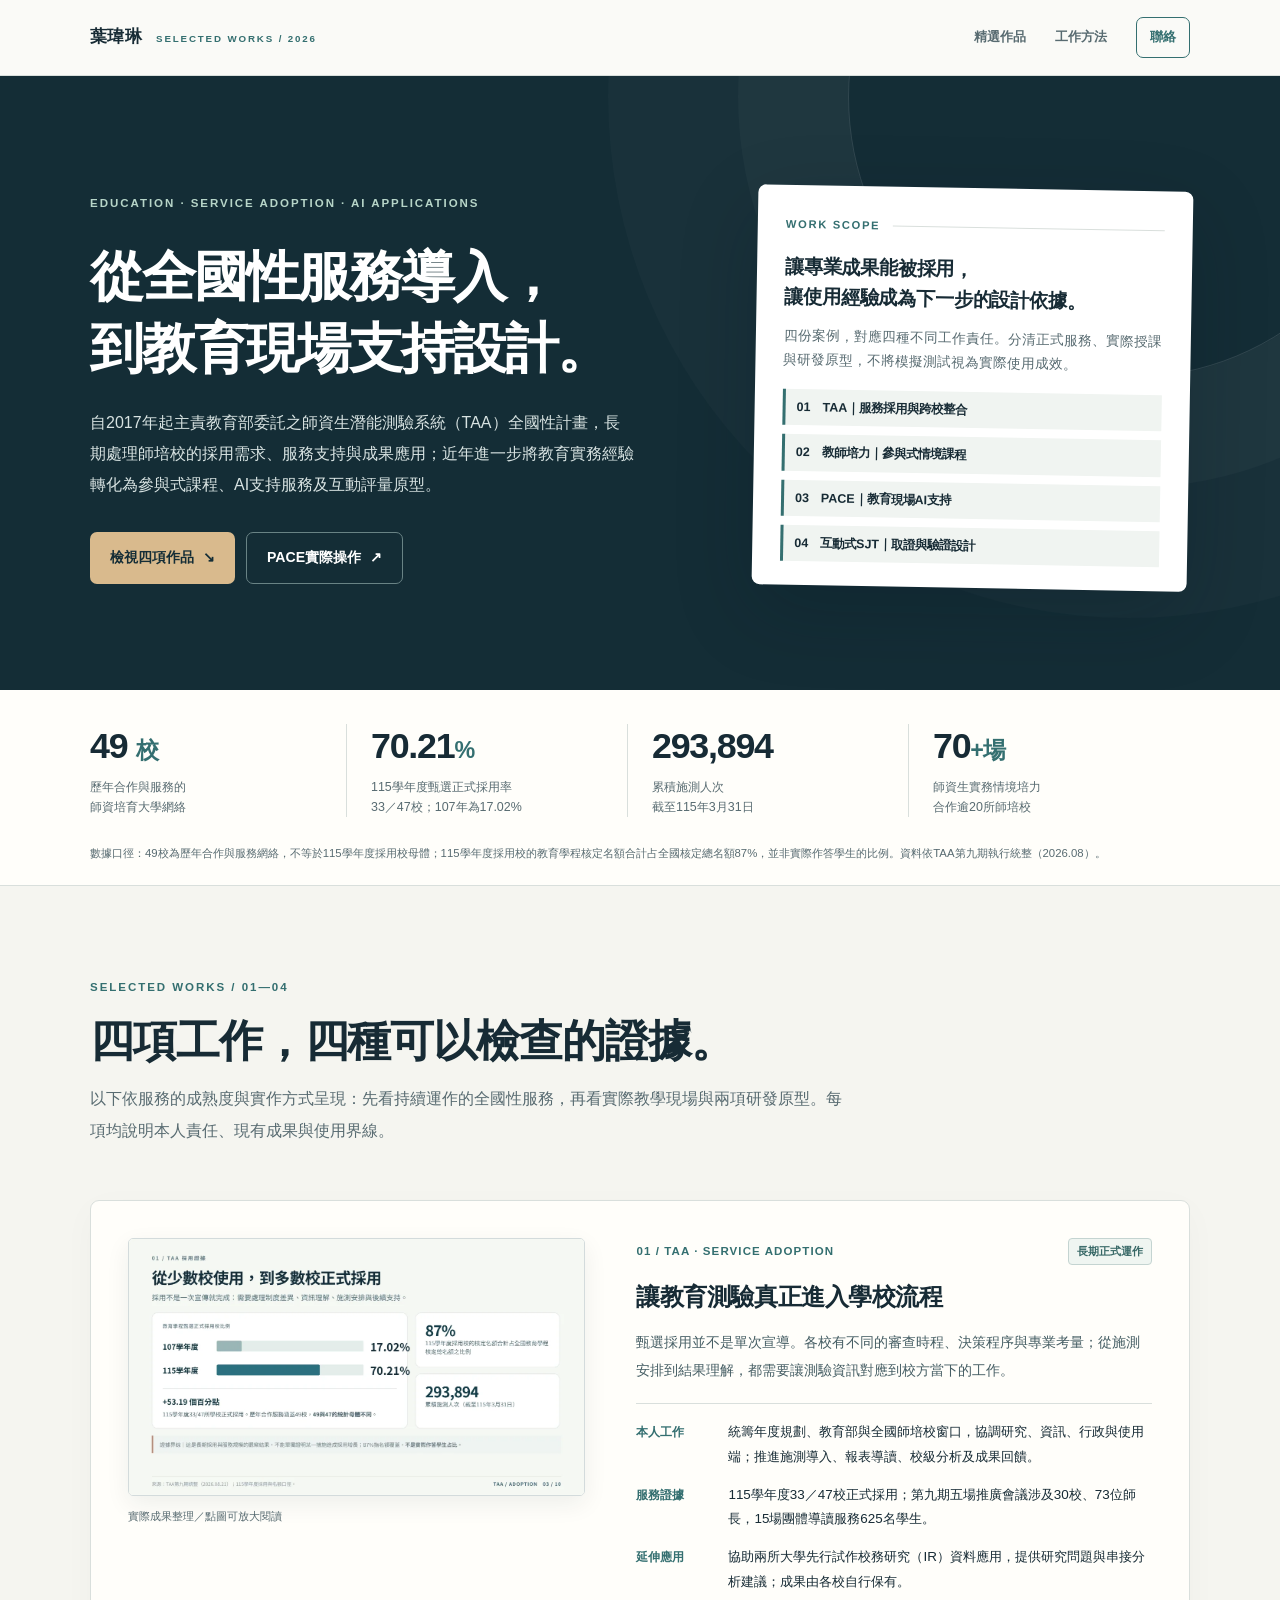
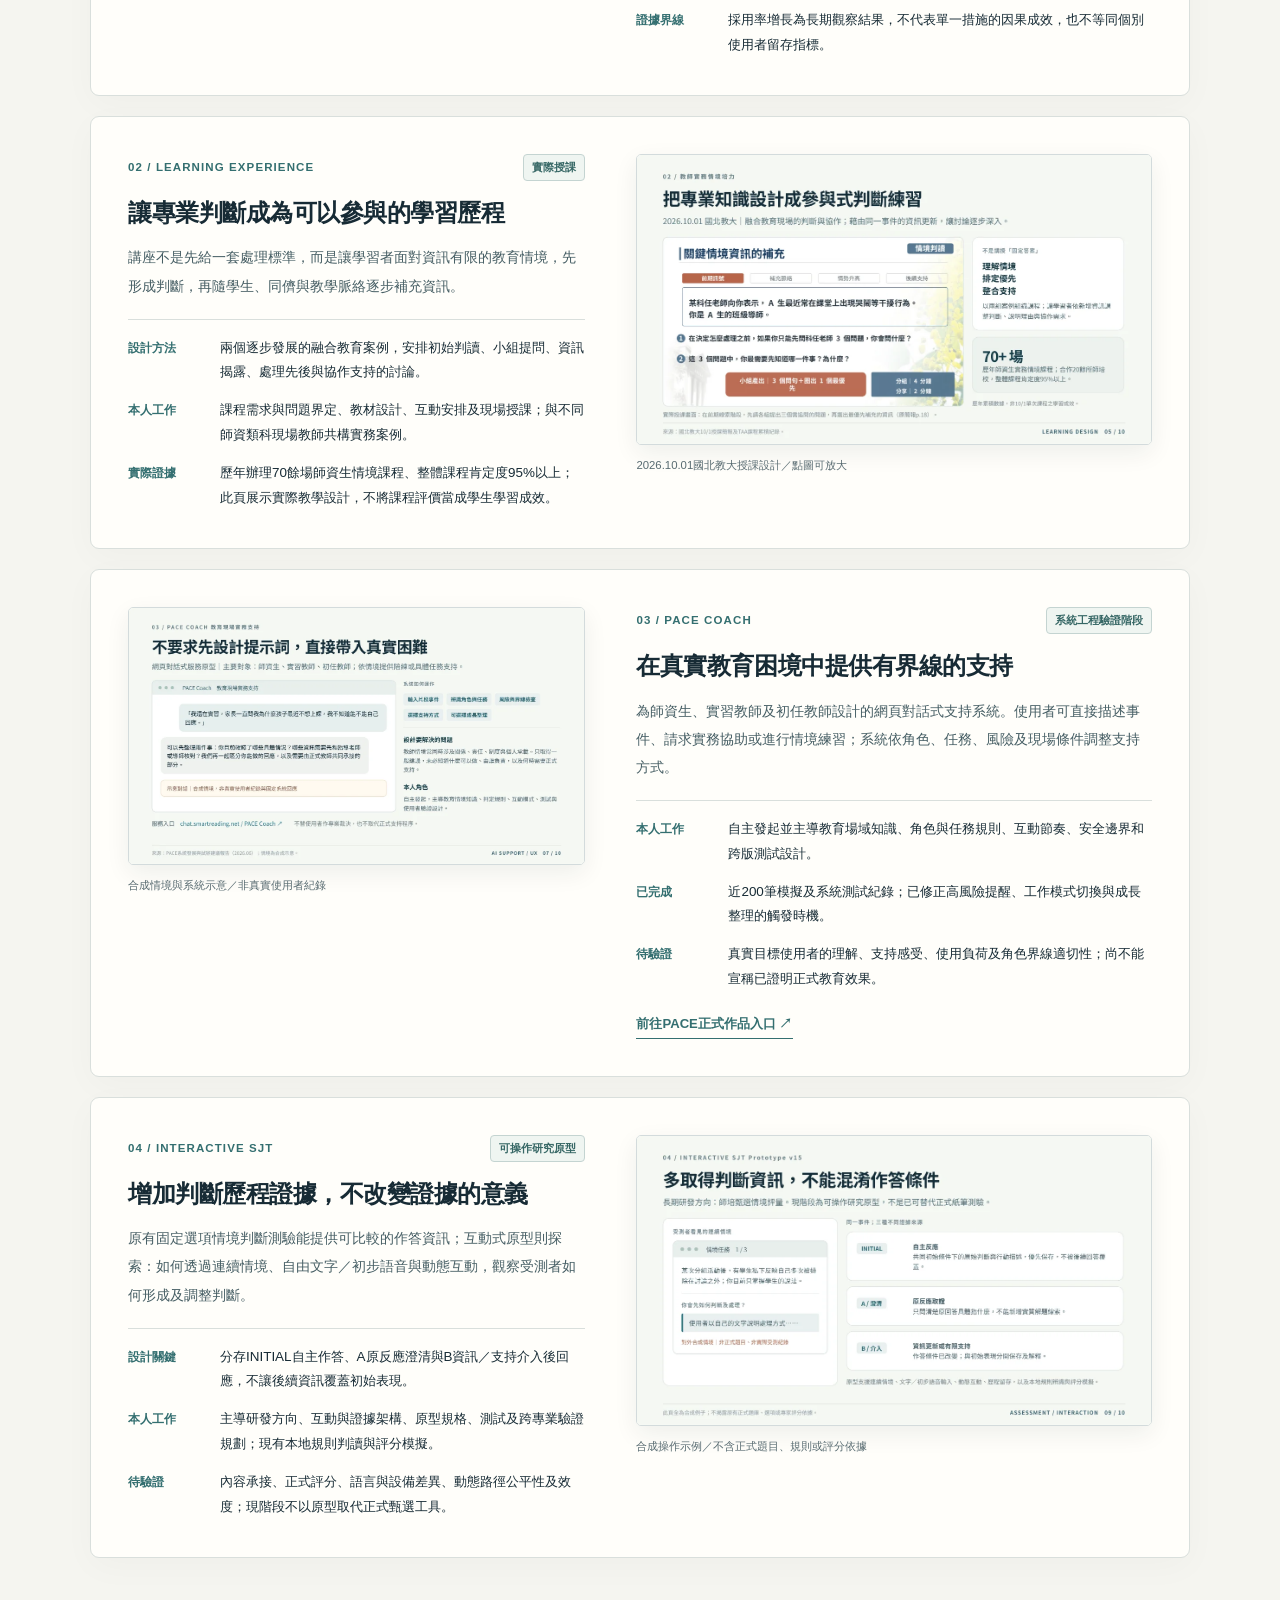
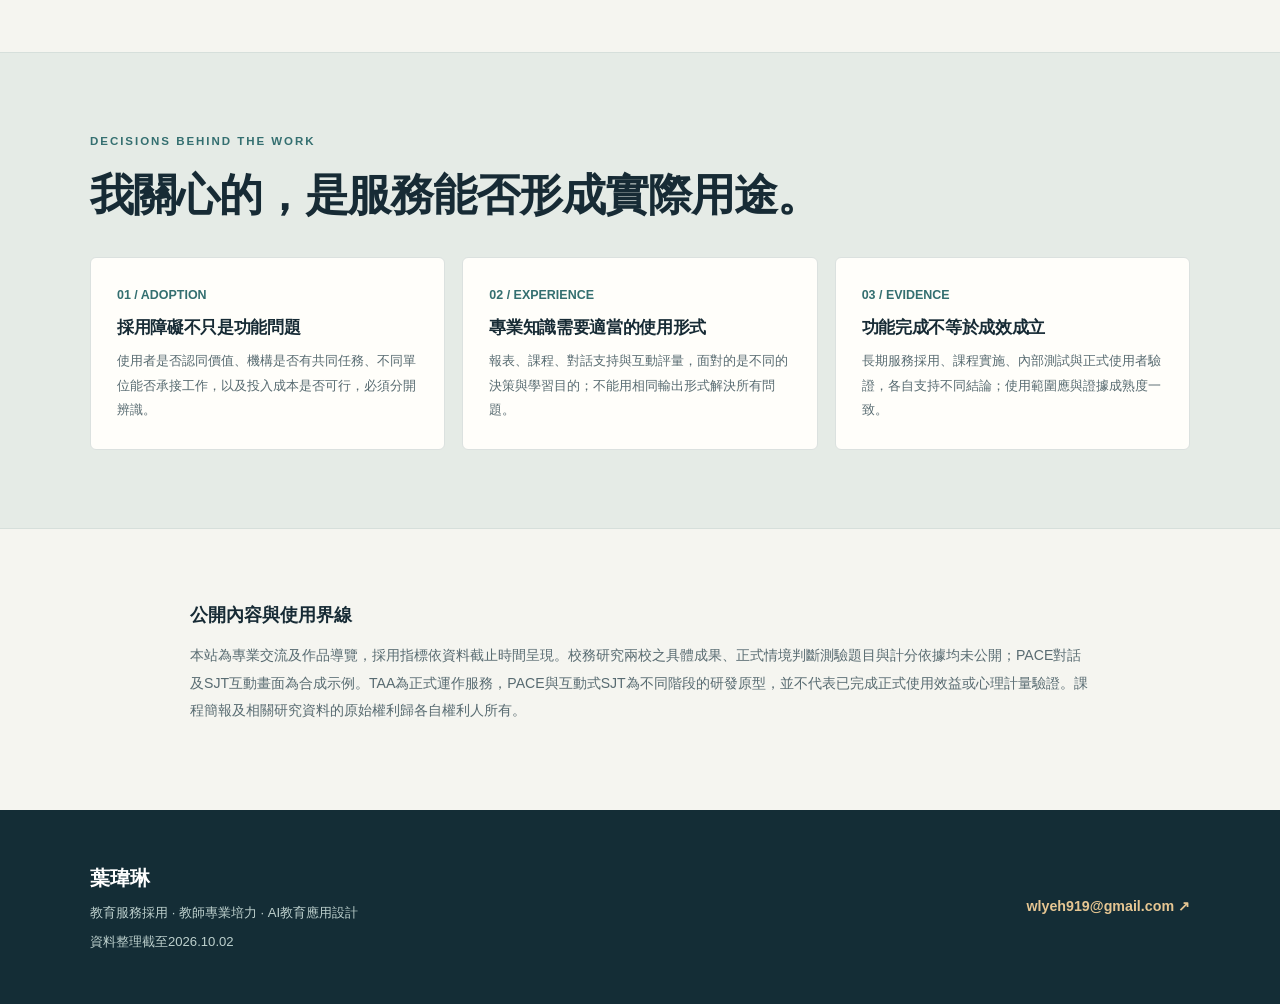
==== index.html @ e7e8d3fb "Add files via upload" ====
<!doctype html>
<html lang="zh-Hant">
<head>
  <meta charset="utf-8">
  <meta name="viewport" content="width=device-width, initial-scale=1">
  <meta name="theme-color" content="#142c34">
  <meta name="description" content="葉瑋琳的教育服務與AI教育應用精選作品：TAA全國性服務採用、師資生實務情境培力、PACE Coach與互動式情境判斷評量。">
  <meta property="og:title" content="葉瑋琳｜教育服務採用・教師培力・AI教育應用">
  <meta property="og:description" content="從全國性師資培育服務，到教學體驗與可驗證的AI教育應用。">
  <meta property="og:type" content="website">
  <title>葉瑋琳｜教育服務採用・教師培力・AI教育應用</title>
  <style>
    :root{--ink:#172b35;--deep:#142d36;--deep2:#213f47;--teal:#346f70;--line:#d9dfdc;--cream:#f5f5f0;--paper:#fffefa;--muted:#586b71;--ochre:#dbb378;--white:#fff;--max:1100px}
    *{box-sizing:border-box}
    html{scroll-behavior:smooth;scroll-padding-top:85px}
    body{margin:0;color:var(--ink);background:var(--cream);font-family:"Noto Sans TC","Microsoft JhengHei","PingFang TC",-apple-system,BlinkMacSystemFont,"Segoe UI",sans-serif;line-height:1.8;font-size:16px}
    a{color:inherit}a:focus-visible,button:focus-visible{outline:3px solid #d29d52;outline-offset:4px}
    .skip{position:absolute;top:-100px;left:15px;z-index:300;padding:.5rem 1rem;background:#fff}.skip:focus{top:10px}
    .wrap{max-width:var(--max);width:min(100% - 56px,var(--max));margin:auto}
    .nav{position:sticky;top:0;background:rgba(250,250,247,.96);border-bottom:1px solid var(--line);z-index:20;backdrop-filter:blur(16px)}
    .nav-in{min-height:75px;display:flex;align-items:center;justify-content:space-between;gap:20px}
    .logo{text-decoration:none;display:flex;align-items:baseline;gap:14px;font-weight:800;letter-spacing:.02em;font-size:1.06rem;white-space:nowrap}
    .logo span{font-size:.61rem;color:var(--teal);font-weight:750;letter-spacing:.19em}
    .nav-links{display:flex;align-items:center;gap:29px;font-size:.84rem;font-weight:700;color:var(--muted)}
    .nav-links a{text-decoration:none}.nav-links a:hover{color:var(--teal)}
    .nav-links .last{border:1px solid var(--teal);color:var(--teal);border-radius:7px;padding:7px 13px}
    .eyebrow{color:var(--teal);font-size:.72rem;font-weight:850;letter-spacing:.17em}
    .hero{background:var(--deep);color:#fff;position:relative;overflow:hidden}
    .hero:before{content:"";position:absolute;pointer-events:none;width:560px;height:560px;border:1px solid rgba(255,255,255,.12);border-radius:50%;right:-130px;top:-260px;box-shadow:0 0 0 110px rgba(255,255,255,.026),0 0 0 240px rgba(255,255,255,.018)}
    .hero-in{position:relative;display:grid;grid-template-columns:1.15fr .85fr;align-items:center;gap:7%;padding:112px 0 102px}
    .hero .eyebrow{color:#b7d5c8}
    h1{font-size:clamp(2.2rem,4.2vw,3.65rem);letter-spacing:-.04em;line-height:1.35;margin:26px 0 22px;font-weight:850}
    .hero-lead{color:#d8e3e2;max-width:34rem;font-size:1rem;line-height:1.95;margin:0}
    .hero-actions{display:flex;flex-wrap:wrap;gap:11px;margin-top:32px}
    .btn{display:inline-flex;text-decoration:none;align-items:center;justify-content:center;gap:9px;border-radius:7px;padding:12px 20px;min-height:46px;font-size:.88rem;font-weight:760;transition:transform .15s,background .15s}
    .btn:hover{transform:translateY(-2px)}.btn-solid{background:#d9ba8d;color:#142d36}.btn-outline{border:1px solid #698385;color:#fff}.btn-outline:hover{background:#244852}
    .overview-panel{background:#fff;color:var(--ink);box-shadow:0 26px 80px rgba(5,20,30,.2);border-radius:8px;padding:29px 28px 24px;transform:rotate(1deg)}
    .overview-panel .panel-top{font-weight:800;font-size:.7rem;letter-spacing:.15em;color:var(--teal);display:flex;align-items:center;gap:12px}
    .overview-panel .panel-top:after{content:"";height:1px;flex:1;background:var(--line)}
    .overview-panel .focus{font-size:1.2rem;line-height:1.55;font-weight:780;margin:18px 0 12px;letter-spacing:-.01em}
    .overview-panel p{font-size:.85rem;color:var(--muted);margin:0 0 16px}
    .work-map{display:flex;flex-direction:column;gap:9px}
    .work-map span{font-weight:700;font-size:.78rem;border-left:3px solid var(--teal);background:#f0f4f1;padding:7px 11px}
    .numbers{background:var(--paper);border-bottom:1px solid var(--line)}
    .number-grid{display:grid;grid-template-columns:repeat(4,1fr);gap:24px;padding:34px 0 27px}
    .number-grid>div{border-right:1px solid var(--line);padding-right:20px}.number-grid>div:last-child{border-right:0}
    .metric{font-size:clamp(1.5rem,2.8vw,2.24rem);line-height:1.25;font-weight:850;letter-spacing:-.035em;font-variant-numeric:tabular-nums}
    .metric small{font-size:.65em;color:var(--teal)}
    .number-grid p{font-size:.78rem;color:var(--muted);line-height:1.55;margin:9px 0 0}
    .data-note{font-size:.71rem;color:var(--muted);padding:0 0 21px;line-height:1.75}
    .section-intro{padding:91px 0 34px}
    h2{font-size:clamp(1.9rem,3.6vw,2.72rem);line-height:1.4;letter-spacing:-.025em;margin:13px 0 12px;font-weight:850}
    .section-intro p{color:var(--muted);max-width:760px;margin:0;line-height:1.95}
    .cases{padding-bottom:94px}
    .case{display:grid;grid-template-columns:.94fr 1.06fr;gap:5%;align-items:start;background:var(--paper);border:1px solid var(--line);border-radius:9px;padding:37px;margin-top:20px;box-shadow:0 9px 35px rgba(16,46,51,.026)}
    .case:nth-child(even) .case-visual{order:2}.case:nth-child(even) .case-text{order:1}
    .case-visual{min-width:0}
    .case-visual a{display:block;overflow:hidden;border:1px solid #d3dbdc;border-radius:5px;box-shadow:0 8px 24px rgba(20,40,48,.07)}
    .case-visual img{display:block;width:100%;height:auto;transition:transform .22s}.case-visual a:hover img{transform:scale(1.024)}
    .visual-hint{margin:10px 0 0;font-size:.71rem;color:var(--muted)}
    .case-eyebrow{font-weight:800;font-size:.72rem;color:var(--teal);letter-spacing:.095em;display:flex;align-items:center;justify-content:space-between;gap:10px}
    .status{border:1px solid #c4d4d1;background:#eff5f1;color:#366765;padding:3px 8px;border-radius:4px;font-size:.67rem;white-space:nowrap;letter-spacing:0}
    h3{font-size:1.5rem;line-height:1.48;letter-spacing:-.02em;margin:14px 0 13px}
    .case-text>p{font-size:.9rem;color:#465e64;margin:0 0 19px;line-height:1.95}
    .detail-grid{border-top:1px solid var(--line);padding-top:16px;display:grid;gap:13px}
    .detail-row{display:grid;grid-template-columns:78px 1fr;gap:14px;align-items:start}
    .detail-row span{font-size:.76rem;font-weight:850;color:var(--teal);padding-top:2px}
    .detail-row p{font-size:.84rem;line-height:1.85;margin:0}
    .inline-links{display:flex;flex-wrap:wrap;gap:10px;margin-top:20px}
    .inline-links a{display:inline-flex;text-decoration:none;font-weight:760;font-size:.82rem;color:var(--teal);border-bottom:1px solid var(--teal);padding-bottom:2px}
    .more{background:#e5ebe6;border-top:1px solid #d6dfdb;border-bottom:1px solid #d6dfdb;padding:78px 0}
    .more h2{margin-bottom:32px}
    .insights{display:grid;grid-template-columns:repeat(3,1fr);gap:17px}
    .insight{padding:26px;background:var(--paper);border:1px solid #dbe1df;border-radius:6px}
    .insight .n{font-weight:850;font-size:.78rem;color:var(--teal)}
    .insight h3{font-size:1.05rem;margin:9px 0 9px;line-height:1.45}
    .insight p{font-size:.83rem;color:var(--muted);margin:0;line-height:1.85}
    .boundary{padding:70px 0 85px}
    .boundary .wrap{max-width:900px}
    .boundary strong{font-size:1.13rem}
    .boundary p{color:var(--muted);margin:11px 0 0;font-size:.88rem;line-height:1.95}
    footer{background:var(--deep);color:#fff;padding:51px 0}
    footer .wrap{display:flex;align-items:center;justify-content:space-between;gap:25px}
    footer strong{font-size:1.22rem}
    footer p{font-size:.82rem;color:#bdd0cd;margin:5px 0 0}
    footer a{color:#e6c692;text-decoration:none;font-size:.89rem;font-weight:700;overflow-wrap:anywhere}
    @media(max-width:860px){.hero-in{grid-template-columns:1fr;padding:75px 0 66px}.overview-panel{max-width:580px;transform:none}.case{grid-template-columns:1fr;gap:24px}.case:nth-child(even) .case-visual,.case:nth-child(even) .case-text{order:initial}.number-grid{grid-template-columns:repeat(2,1fr)}.number-grid>div:nth-child(2){border-right:0}.number-grid>div:nth-child(-n+2){border-bottom:1px solid var(--line);padding-bottom:18px}.insights{grid-template-columns:1fr}.nav-links{gap:17px}}
    @media(max-width:560px){body{font-size:15px}.wrap{width:min(100% - 34px,var(--max))}.nav-in{min-height:66px}.logo{font-size:.97rem;gap:8px}.logo span{font-size:.53rem}.nav-links{gap:14px;font-size:.74rem}.nav-links .last{display:none}.hero-in{padding:56px 0 58px}h1{font-size:2.35rem;margin:17px 0}.hero-lead{font-size:.94rem}.overview-panel{padding:20px}.numbers .number-grid{gap:16px;padding-top:25px}.number-grid>div{padding-right:9px}.metric{font-size:1.66rem}.section-intro{padding-top:60px}.case{padding:19px;margin-top:15px}.case h3{font-size:1.33rem}.detail-row{grid-template-columns:68px 1fr;gap:8px}.more{padding:54px 0}.insight{padding:21px}.boundary{padding:56px 0}footer .wrap{align-items:flex-start;flex-direction:column;gap:15px}}
    @media(prefers-reduced-motion:reduce){html{scroll-behavior:auto}*,*:before,*:after{transition:none!important}}
  </style>
</head>
<body>
  <a class="skip" href="#main">跳至主要內容</a>
  <nav class="nav" aria-label="主要導覽"><div class="wrap nav-in">
    <a class="logo" href="#top">葉瑋琳 <span>SELECTED WORKS / 2026</span></a>
    <div class="nav-links"><a href="#works">精選作品</a><a href="#approach">工作方法</a><a class="last" href="#contact">聯絡</a></div>
  </div></nav>
  <main id="main">
    <header class="hero" id="top"><div class="wrap hero-in">
      <div>
        <div class="eyebrow">EDUCATION · SERVICE ADOPTION · AI APPLICATIONS</div>
        <h1>從全國性服務導入，<br>到教育現場支持設計。</h1>
        <p class="hero-lead">自2017年起主責教育部委託之師資生潛能測驗系統（TAA）全國性計畫，長期處理師培校的採用需求、服務支持與成果應用；近年進一步將教育實務經驗轉化為參與式課程、AI支持服務及互動評量原型。</p>
        <div class="hero-actions"><a class="btn btn-solid" href="#works">檢視四項作品 <span aria-hidden="true">↘</span></a><a class="btn btn-outline" href="https://chat.smartreading.net/SRAgent/OpenWebUIChatSession3.aspx?topicId=9&amp;questId=1&amp;culture=zh-TW" target="_blank" rel="noopener noreferrer">PACE實際操作 <span aria-hidden="true">↗</span></a></div>
      </div>
      <div class="overview-panel" aria-label="工作範圍摘要">
        <div class="panel-top">WORK SCOPE</div>
        <div class="focus">讓專業成果能被採用，<br>讓使用經驗成為下一步的設計依據。</div>
        <p>四份案例，對應四種不同工作責任。分清正式服務、實際授課與研發原型，不將模擬測試視為實際使用成效。</p>
        <div class="work-map"><span>01　TAA｜服務採用與跨校整合</span><span>02　教師培力｜參與式情境課程</span><span>03　PACE｜教育現場AI支持</span><span>04　互動式SJT｜取證與驗證設計</span></div>
      </div>
    </div></header>
    <section class="numbers" aria-label="具體規模與成果"><div class="wrap">
      <div class="number-grid">
        <div><div class="metric">49 <small>校</small></div><p>歷年合作與服務的<br>師資培育大學網絡</p></div>
        <div><div class="metric">70.21<small>%</small></div><p>115學年度甄選正式採用率<br>33／47校；107年為17.02%</p></div>
        <div><div class="metric">293,894</div><p>累積施測人次<br>截至115年3月31日</p></div>
        <div><div class="metric">70<small>+場</small></div><p>師資生實務情境培力<br>合作逾20所師培校</p></div>
      </div>
      <div class="data-note">數據口徑：49校為歷年合作與服務網絡，不等於115學年度採用校母體；115學年度採用校的教育學程核定名額合計占全國核定總名額87%，並非實際作答學生的比例。資料依TAA第九期執行統整（2026.08）。</div>
    </div></section>
    <section class="wrap section-intro" id="works">
      <div class="eyebrow">SELECTED WORKS / 01—04</div>
      <h2>四項工作，四種可以檢查的證據。</h2>
      <p>以下依服務的成熟度與實作方式呈現：先看持續運作的全國性服務，再看實際教學現場與兩項研發原型。每項均說明本人責任、現有成果與使用界線。</p>
    </section>
    <section class="wrap cases" aria-label="代表案例">
      <article class="case" id="taa">
        <div class="case-visual"><a href="taa.webp" target="_blank" aria-label="放大閱讀TAA正式採用成果圖"><img src="taa.webp" alt="TAA採用率由107學年度17.02%至115學年度70.21%的成果畫面；資料涵蓋服務規模及核定名額覆蓋" width="1188" height="669"></a><p class="visual-hint">實際成果整理／點圖可放大閱讀</p></div>
        <div class="case-text"><div class="case-eyebrow">01 / TAA · SERVICE ADOPTION <span class="status">長期正式運作</span></div><h3>讓教育測驗真正進入學校流程</h3>
          <p>甄選採用並不是單次宣導。各校有不同的審查時程、決策程序與專業考量；從施測安排到結果理解，都需要讓測驗資訊對應到校方當下的工作。</p>
          <div class="detail-grid">
            <div class="detail-row"><span>本人工作</span><p>統籌年度規劃、教育部與全國師培校窗口，協調研究、資訊、行政與使用端；推進施測導入、報表導讀、校級分析及成果回饋。</p></div>
            <div class="detail-row"><span>服務證據</span><p>115學年度33／47校正式採用；第九期五場推廣會議涉及30校、73位師長，15場團體導讀服務625名學生。</p></div>
            <div class="detail-row"><span>延伸應用</span><p>協助兩所大學先行試作校務研究（IR）資料應用，提供研究問題與串接分析建議；成果由各校自行保有。</p></div>
            <div class="detail-row"><span>證據界線</span><p>採用率增長為長期觀察結果，不代表單一措施的因果成效，也不等同個別使用者留存指標。</p></div>
          </div>
        </div>
      </article>
      <article class="case" id="teaching">
        <div class="case-visual"><a href="teaching.webp" target="_blank" aria-label="放大閱讀國北教大講座案例畫面"><img src="teaching.webp" alt="國北教大融合教育實務情境講座的學習活動畫面及以提問引導判斷的設計" width="1188" height="669"></a><p class="visual-hint">2026.10.01國北教大授課設計／點圖可放大</p></div>
        <div class="case-text"><div class="case-eyebrow">02 / LEARNING EXPERIENCE <span class="status">實際授課</span></div><h3>讓專業判斷成為可以參與的學習歷程</h3>
          <p>講座不是先給一套處理標準，而是讓學習者面對資訊有限的教育情境，先形成判斷，再隨學生、同儕與教學脈絡逐步補充資訊。</p>
          <div class="detail-grid">
            <div class="detail-row"><span>設計方法</span><p>兩個逐步發展的融合教育案例，安排初始判讀、小組提問、資訊揭露、處理先後與協作支持的討論。</p></div>
            <div class="detail-row"><span>本人工作</span><p>課程需求與問題界定、教材設計、互動安排及現場授課；與不同師資類科現場教師共構實務案例。</p></div>
            <div class="detail-row"><span>實際證據</span><p>歷年辦理70餘場師資生情境課程、整體課程肯定度95%以上；此頁展示實際教學設計，不將課程評價當成學生學習成效。</p></div>
          </div>
        </div>
      </article>
      <article class="case" id="pace">
        <div class="case-visual"><a href="pace.webp" target="_blank" aria-label="放大閱讀PACE對話和使用介面示例"><img src="pace.webp" alt="PACE Coach教育現場AI支持系統流程及合成對話示意，包含使用者輸入情境、角色辨識及支持回應" width="1188" height="669"></a><p class="visual-hint">合成情境與系統示意／非真實使用者紀錄</p></div>
        <div class="case-text"><div class="case-eyebrow">03 / PACE COACH <span class="status">系統工程驗證階段</span></div><h3>在真實教育困境中提供有界線的支持</h3>
          <p>為師資生、實習教師及初任教師設計的網頁對話式支持系統。使用者可直接描述事件、請求實務協助或進行情境練習；系統依角色、任務、風險及現場條件調整支持方式。</p>
          <div class="detail-grid">
            <div class="detail-row"><span>本人工作</span><p>自主發起並主導教育場域知識、角色與任務規則、互動節奏、安全邊界和跨版測試設計。</p></div>
            <div class="detail-row"><span>已完成</span><p>近200筆模擬及系統測試紀錄；已修正高風險提醒、工作模式切換與成長整理的觸發時機。</p></div>
            <div class="detail-row"><span>待驗證</span><p>真實目標使用者的理解、支持感受、使用負荷及角色界線適切性；尚不能宣稱已證明正式教育效果。</p></div>
          </div>
          <div class="inline-links"><a href="https://chat.smartreading.net/SRAgent/OpenWebUIChatSession3.aspx?topicId=9&amp;questId=1&amp;culture=zh-TW" target="_blank" rel="noopener noreferrer">前往PACE正式作品入口 ↗</a></div>
        </div>
      </article>
      <article class="case" id="sjt">
        <div class="case-visual"><a href="sjt.webp" target="_blank" aria-label="放大閱讀互動式SJT合成操作示例"><img src="sjt.webp" alt="互動式情境判斷評量原型合成示例，區分初始作答、原反應澄清及資訊介入後反應" width="1188" height="669"></a><p class="visual-hint">合成操作示例／不含正式題目、規則或評分依據</p></div>
        <div class="case-text"><div class="case-eyebrow">04 / INTERACTIVE SJT <span class="status">可操作研究原型</span></div><h3>增加判斷歷程證據，不改變證據的意義</h3>
          <p>原有固定選項情境判斷測驗能提供可比較的作答資訊；互動式原型則探索：如何透過連續情境、自由文字／初步語音與動態互動，觀察受測者如何形成及調整判斷。</p>
          <div class="detail-grid">
            <div class="detail-row"><span>設計關鍵</span><p>分存INITIAL自主作答、A原反應澄清與B資訊／支持介入後回應，不讓後續資訊覆蓋初始表現。</p></div>
            <div class="detail-row"><span>本人工作</span><p>主導研發方向、互動與證據架構、原型規格、測試及跨專業驗證規劃；現有本地規則判讀與評分模擬。</p></div>
            <div class="detail-row"><span>待驗證</span><p>內容承接、正式評分、語言與設備差異、動態路徑公平性及效度；現階段不以原型取代正式甄選工具。</p></div>
          </div>
        </div>
      </article>
    </section>
    <section class="more" id="approach"><div class="wrap">
      <div class="eyebrow">DECISIONS BEHIND THE WORK</div><h2>我關心的，是服務能否形成實際用途。</h2>
      <div class="insights">
        <div class="insight"><div class="n">01 / ADOPTION</div><h3>採用障礙不只是功能問題</h3><p>使用者是否認同價值、機構是否有共同任務、不同單位能否承接工作，以及投入成本是否可行，必須分開辨識。</p></div>
        <div class="insight"><div class="n">02 / EXPERIENCE</div><h3>專業知識需要適當的使用形式</h3><p>報表、課程、對話支持與互動評量，面對的是不同的決策與學習目的；不能用相同輸出形式解決所有問題。</p></div>
        <div class="insight"><div class="n">03 / EVIDENCE</div><h3>功能完成不等於成效成立</h3><p>長期服務採用、課程實施、內部測試與正式使用者驗證，各自支持不同結論；使用範圍應與證據成熟度一致。</p></div>
      </div>
    </div></section>
    <section class="boundary" aria-label="資料與作品使用說明"><div class="wrap">
      <strong>公開內容與使用界線</strong>
      <p>本站為專業交流及作品導覽，採用指標依資料截止時間呈現。校務研究兩校之具體成果、正式情境判斷測驗題目與計分依據均未公開；PACE對話及SJT互動畫面為合成示例。TAA為正式運作服務，PACE與互動式SJT為不同階段的研發原型，並不代表已完成正式使用效益或心理計量驗證。課程簡報及相關研究資料的原始權利歸各自權利人所有。</p>
    </div></section>
  </main>
  <footer id="contact"><div class="wrap"><div><strong>葉瑋琳</strong><p>教育服務採用 · 教師專業培力 · AI教育應用設計</p><p>資料整理截至2026.10.02</p></div><a href="mailto:wlyeh919@gmail.com">wlyeh919@gmail.com ↗</a></div></footer>
</body>
</html>
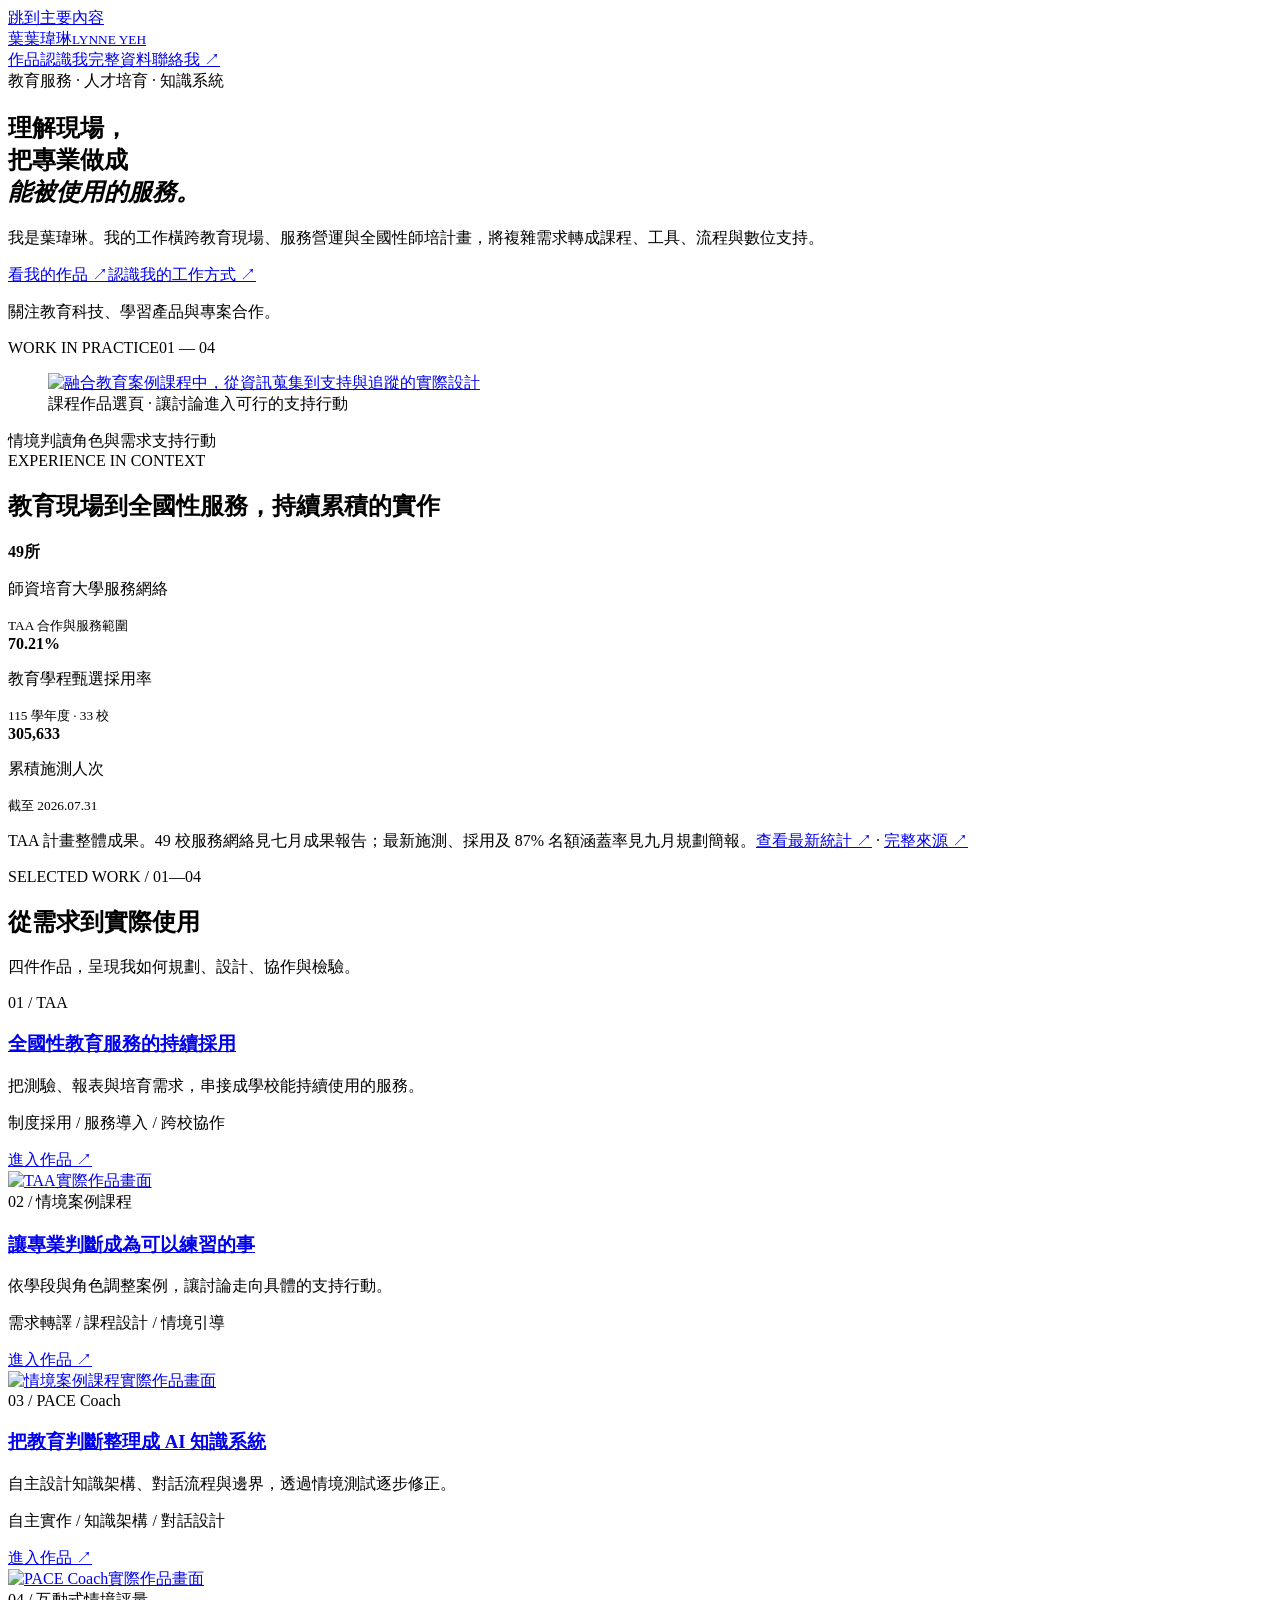
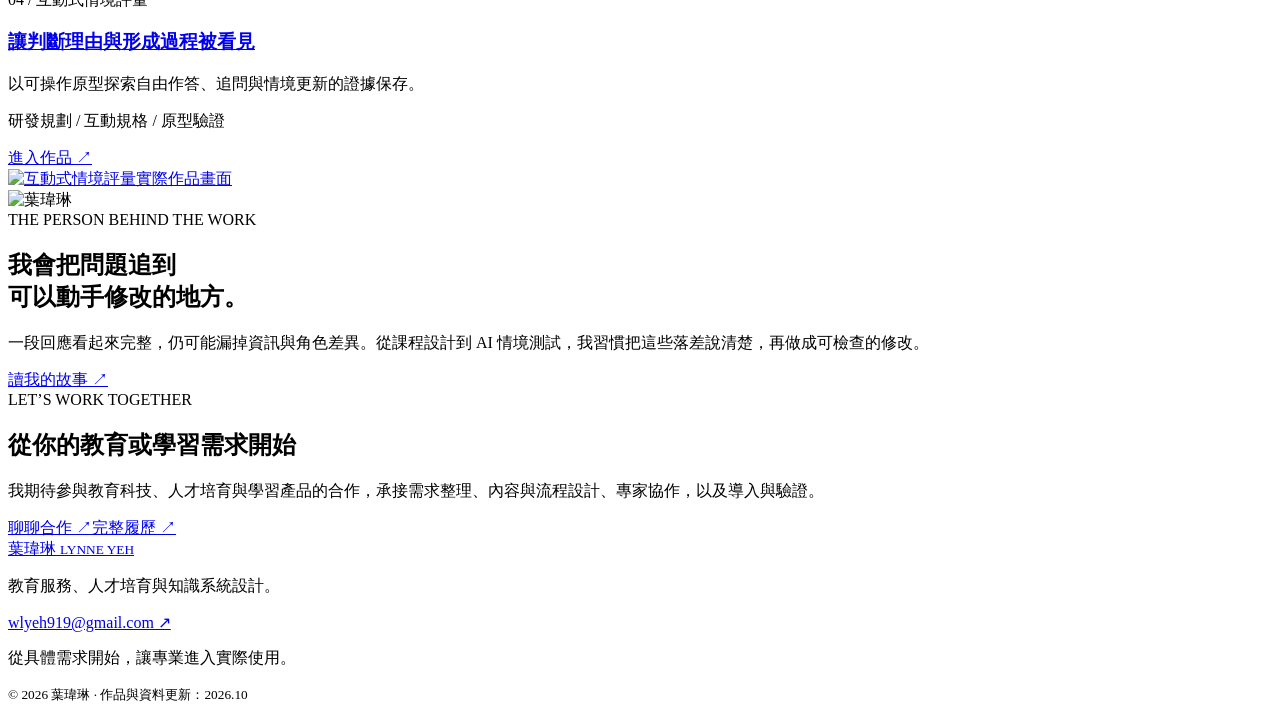
==== commit cf87873f: "Add files via upload" ====
--- a/index.html
+++ b/index.html
@@ -1,190 +1,2 @@
 <!doctype html>
-<html lang="zh-Hant">
-<head>
-  <meta charset="utf-8">
-  <meta name="viewport" content="width=device-width, initial-scale=1">
-  <meta name="theme-color" content="#142c34">
-  <meta name="description" content="葉瑋琳的教育服務與AI教育應用精選作品：TAA全國性服務採用、師資生實務情境培力、PACE Coach與互動式情境判斷評量。">
-  <meta property="og:title" content="葉瑋琳｜教育服務採用・教師培力・AI教育應用">
-  <meta property="og:description" content="從全國性師資培育服務，到教學體驗與可驗證的AI教育應用。">
-  <meta property="og:type" content="website">
-  <title>葉瑋琳｜教育服務採用・教師培力・AI教育應用</title>
-  <style>
-    :root{--ink:#172b35;--deep:#142d36;--deep2:#213f47;--teal:#346f70;--line:#d9dfdc;--cream:#f5f5f0;--paper:#fffefa;--muted:#586b71;--ochre:#dbb378;--white:#fff;--max:1100px}
-    *{box-sizing:border-box}
-    html{scroll-behavior:smooth;scroll-padding-top:85px}
-    body{margin:0;color:var(--ink);background:var(--cream);font-family:"Noto Sans TC","Microsoft JhengHei","PingFang TC",-apple-system,BlinkMacSystemFont,"Segoe UI",sans-serif;line-height:1.8;font-size:16px}
-    a{color:inherit}a:focus-visible,button:focus-visible{outline:3px solid #d29d52;outline-offset:4px}
-    .skip{position:absolute;top:-100px;left:15px;z-index:300;padding:.5rem 1rem;background:#fff}.skip:focus{top:10px}
-    .wrap{max-width:var(--max);width:min(100% - 56px,var(--max));margin:auto}
-    .nav{position:sticky;top:0;background:rgba(250,250,247,.96);border-bottom:1px solid var(--line);z-index:20;backdrop-filter:blur(16px)}
-    .nav-in{min-height:75px;display:flex;align-items:center;justify-content:space-between;gap:20px}
-    .logo{text-decoration:none;display:flex;align-items:baseline;gap:14px;font-weight:800;letter-spacing:.02em;font-size:1.06rem;white-space:nowrap}
-    .logo span{font-size:.61rem;color:var(--teal);font-weight:750;letter-spacing:.19em}
-    .nav-links{display:flex;align-items:center;gap:29px;font-size:.84rem;font-weight:700;color:var(--muted)}
-    .nav-links a{text-decoration:none}.nav-links a:hover{color:var(--teal)}
-    .nav-links .last{border:1px solid var(--teal);color:var(--teal);border-radius:7px;padding:7px 13px}
-    .eyebrow{color:var(--teal);font-size:.72rem;font-weight:850;letter-spacing:.17em}
-    .hero{background:var(--deep);color:#fff;position:relative;overflow:hidden}
-    .hero:before{content:"";position:absolute;pointer-events:none;width:560px;height:560px;border:1px solid rgba(255,255,255,.12);border-radius:50%;right:-130px;top:-260px;box-shadow:0 0 0 110px rgba(255,255,255,.026),0 0 0 240px rgba(255,255,255,.018)}
-    .hero-in{position:relative;display:grid;grid-template-columns:1.15fr .85fr;align-items:center;gap:7%;padding:112px 0 102px}
-    .hero .eyebrow{color:#b7d5c8}
-    h1{font-size:clamp(2.2rem,4.2vw,3.65rem);letter-spacing:-.04em;line-height:1.35;margin:26px 0 22px;font-weight:850}
-    .hero-lead{color:#d8e3e2;max-width:34rem;font-size:1rem;line-height:1.95;margin:0}
-    .hero-actions{display:flex;flex-wrap:wrap;gap:11px;margin-top:32px}
-    .btn{display:inline-flex;text-decoration:none;align-items:center;justify-content:center;gap:9px;border-radius:7px;padding:12px 20px;min-height:46px;font-size:.88rem;font-weight:760;transition:transform .15s,background .15s}
-    .btn:hover{transform:translateY(-2px)}.btn-solid{background:#d9ba8d;color:#142d36}.btn-outline{border:1px solid #698385;color:#fff}.btn-outline:hover{background:#244852}
-    .overview-panel{background:#fff;color:var(--ink);box-shadow:0 26px 80px rgba(5,20,30,.2);border-radius:8px;padding:29px 28px 24px;transform:rotate(1deg)}
-    .overview-panel .panel-top{font-weight:800;font-size:.7rem;letter-spacing:.15em;color:var(--teal);display:flex;align-items:center;gap:12px}
-    .overview-panel .panel-top:after{content:"";height:1px;flex:1;background:var(--line)}
-    .overview-panel .focus{font-size:1.2rem;line-height:1.55;font-weight:780;margin:18px 0 12px;letter-spacing:-.01em}
-    .overview-panel p{font-size:.85rem;color:var(--muted);margin:0 0 16px}
-    .work-map{display:flex;flex-direction:column;gap:9px}
-    .work-map span{font-weight:700;font-size:.78rem;border-left:3px solid var(--teal);background:#f0f4f1;padding:7px 11px}
-    .numbers{background:var(--paper);border-bottom:1px solid var(--line)}
-    .number-grid{display:grid;grid-template-columns:repeat(4,1fr);gap:24px;padding:34px 0 27px}
-    .number-grid>div{border-right:1px solid var(--line);padding-right:20px}.number-grid>div:last-child{border-right:0}
-    .metric{font-size:clamp(1.5rem,2.8vw,2.24rem);line-height:1.25;font-weight:850;letter-spacing:-.035em;font-variant-numeric:tabular-nums}
-    .metric small{font-size:.65em;color:var(--teal)}
-    .number-grid p{font-size:.78rem;color:var(--muted);line-height:1.55;margin:9px 0 0}
-    .data-note{font-size:.71rem;color:var(--muted);padding:0 0 21px;line-height:1.75}
-    .section-intro{padding:91px 0 34px}
-    h2{font-size:clamp(1.9rem,3.6vw,2.72rem);line-height:1.4;letter-spacing:-.025em;margin:13px 0 12px;font-weight:850}
-    .section-intro p{color:var(--muted);max-width:760px;margin:0;line-height:1.95}
-    .cases{padding-bottom:94px}
-    .case{display:grid;grid-template-columns:.94fr 1.06fr;gap:5%;align-items:start;background:var(--paper);border:1px solid var(--line);border-radius:9px;padding:37px;margin-top:20px;box-shadow:0 9px 35px rgba(16,46,51,.026)}
-    .case:nth-child(even) .case-visual{order:2}.case:nth-child(even) .case-text{order:1}
-    .case-visual{min-width:0}
-    .case-visual a{display:block;overflow:hidden;border:1px solid #d3dbdc;border-radius:5px;box-shadow:0 8px 24px rgba(20,40,48,.07)}
-    .case-visual img{display:block;width:100%;height:auto;transition:transform .22s}.case-visual a:hover img{transform:scale(1.024)}
-    .visual-hint{margin:10px 0 0;font-size:.71rem;color:var(--muted)}
-    .case-eyebrow{font-weight:800;font-size:.72rem;color:var(--teal);letter-spacing:.095em;display:flex;align-items:center;justify-content:space-between;gap:10px}
-    .status{border:1px solid #c4d4d1;background:#eff5f1;color:#366765;padding:3px 8px;border-radius:4px;font-size:.67rem;white-space:nowrap;letter-spacing:0}
-    h3{font-size:1.5rem;line-height:1.48;letter-spacing:-.02em;margin:14px 0 13px}
-    .case-text>p{font-size:.9rem;color:#465e64;margin:0 0 19px;line-height:1.95}
-    .detail-grid{border-top:1px solid var(--line);padding-top:16px;display:grid;gap:13px}
-    .detail-row{display:grid;grid-template-columns:78px 1fr;gap:14px;align-items:start}
-    .detail-row span{font-size:.76rem;font-weight:850;color:var(--teal);padding-top:2px}
-    .detail-row p{font-size:.84rem;line-height:1.85;margin:0}
-    .inline-links{display:flex;flex-wrap:wrap;gap:10px;margin-top:20px}
-    .inline-links a{display:inline-flex;text-decoration:none;font-weight:760;font-size:.82rem;color:var(--teal);border-bottom:1px solid var(--teal);padding-bottom:2px}
-    .more{background:#e5ebe6;border-top:1px solid #d6dfdb;border-bottom:1px solid #d6dfdb;padding:78px 0}
-    .more h2{margin-bottom:32px}
-    .insights{display:grid;grid-template-columns:repeat(3,1fr);gap:17px}
-    .insight{padding:26px;background:var(--paper);border:1px solid #dbe1df;border-radius:6px}
-    .insight .n{font-weight:850;font-size:.78rem;color:var(--teal)}
-    .insight h3{font-size:1.05rem;margin:9px 0 9px;line-height:1.45}
-    .insight p{font-size:.83rem;color:var(--muted);margin:0;line-height:1.85}
-    .boundary{padding:70px 0 85px}
-    .boundary .wrap{max-width:900px}
-    .boundary strong{font-size:1.13rem}
-    .boundary p{color:var(--muted);margin:11px 0 0;font-size:.88rem;line-height:1.95}
-    footer{background:var(--deep);color:#fff;padding:51px 0}
-    footer .wrap{display:flex;align-items:center;justify-content:space-between;gap:25px}
-    footer strong{font-size:1.22rem}
-    footer p{font-size:.82rem;color:#bdd0cd;margin:5px 0 0}
-    footer a{color:#e6c692;text-decoration:none;font-size:.89rem;font-weight:700;overflow-wrap:anywhere}
-    @media(max-width:860px){.hero-in{grid-template-columns:1fr;padding:75px 0 66px}.overview-panel{max-width:580px;transform:none}.case{grid-template-columns:1fr;gap:24px}.case:nth-child(even) .case-visual,.case:nth-child(even) .case-text{order:initial}.number-grid{grid-template-columns:repeat(2,1fr)}.number-grid>div:nth-child(2){border-right:0}.number-grid>div:nth-child(-n+2){border-bottom:1px solid var(--line);padding-bottom:18px}.insights{grid-template-columns:1fr}.nav-links{gap:17px}}
-    @media(max-width:560px){body{font-size:15px}.wrap{width:min(100% - 34px,var(--max))}.nav-in{min-height:66px}.logo{font-size:.97rem;gap:8px}.logo span{font-size:.53rem}.nav-links{gap:14px;font-size:.74rem}.nav-links .last{display:none}.hero-in{padding:56px 0 58px}h1{font-size:2.35rem;margin:17px 0}.hero-lead{font-size:.94rem}.overview-panel{padding:20px}.numbers .number-grid{gap:16px;padding-top:25px}.number-grid>div{padding-right:9px}.metric{font-size:1.66rem}.section-intro{padding-top:60px}.case{padding:19px;margin-top:15px}.case h3{font-size:1.33rem}.detail-row{grid-template-columns:68px 1fr;gap:8px}.more{padding:54px 0}.insight{padding:21px}.boundary{padding:56px 0}footer .wrap{align-items:flex-start;flex-direction:column;gap:15px}}
-    @media(prefers-reduced-motion:reduce){html{scroll-behavior:auto}*,*:before,*:after{transition:none!important}}
-  </style>
-</head>
-<body>
-  <a class="skip" href="#main">跳至主要內容</a>
-  <nav class="nav" aria-label="主要導覽"><div class="wrap nav-in">
-    <a class="logo" href="#top">葉瑋琳 <span>SELECTED WORKS / 2026</span></a>
-    <div class="nav-links"><a href="#works">精選作品</a><a href="#approach">工作方法</a><a class="last" href="#contact">聯絡</a></div>
-  </div></nav>
-  <main id="main">
-    <header class="hero" id="top"><div class="wrap hero-in">
-      <div>
-        <div class="eyebrow">EDUCATION · SERVICE ADOPTION · AI APPLICATIONS</div>
-        <h1>從全國性服務導入，<br>到教育現場支持設計。</h1>
-        <p class="hero-lead">自2017年起主責教育部委託之師資生潛能測驗系統（TAA）全國性計畫，長期處理師培校的採用需求、服務支持與成果應用；近年進一步將教育實務經驗轉化為參與式課程、AI支持服務及互動評量原型。</p>
-        <div class="hero-actions"><a class="btn btn-solid" href="#works">檢視四項作品 <span aria-hidden="true">↘</span></a><a class="btn btn-outline" href="https://chat.smartreading.net/SRAgent/OpenWebUIChatSession3.aspx?topicId=9&amp;questId=1&amp;culture=zh-TW" target="_blank" rel="noopener noreferrer">PACE實際操作 <span aria-hidden="true">↗</span></a></div>
-      </div>
-      <div class="overview-panel" aria-label="工作範圍摘要">
-        <div class="panel-top">WORK SCOPE</div>
-        <div class="focus">讓專業成果能被採用，<br>讓使用經驗成為下一步的設計依據。</div>
-        <p>四份案例，對應四種不同工作責任。分清正式服務、實際授課與研發原型，不將模擬測試視為實際使用成效。</p>
-        <div class="work-map"><span>01　TAA｜服務採用與跨校整合</span><span>02　教師培力｜參與式情境課程</span><span>03　PACE｜教育現場AI支持</span><span>04　互動式SJT｜取證與驗證設計</span></div>
-      </div>
-    </div></header>
-    <section class="numbers" aria-label="具體規模與成果"><div class="wrap">
-      <div class="number-grid">
-        <div><div class="metric">49 <small>校</small></div><p>歷年合作與服務的<br>師資培育大學網絡</p></div>
-        <div><div class="metric">70.21<small>%</small></div><p>115學年度甄選正式採用率<br>33／47校；107年為17.02%</p></div>
-        <div><div class="metric">293,894</div><p>累積施測人次<br>截至115年3月31日</p></div>
-        <div><div class="metric">70<small>+場</small></div><p>師資生實務情境培力<br>合作逾20所師培校</p></div>
-      </div>
-      <div class="data-note">數據口徑：49校為歷年合作與服務網絡，不等於115學年度採用校母體；115學年度採用校的教育學程核定名額合計占全國核定總名額87%，並非實際作答學生的比例。資料依TAA第九期執行統整（2026.08）。</div>
-    </div></section>
-    <section class="wrap section-intro" id="works">
-      <div class="eyebrow">SELECTED WORKS / 01—04</div>
-      <h2>四項工作，四種可以檢查的證據。</h2>
-      <p>以下依服務的成熟度與實作方式呈現：先看持續運作的全國性服務，再看實際教學現場與兩項研發原型。每項均說明本人責任、現有成果與使用界線。</p>
-    </section>
-    <section class="wrap cases" aria-label="代表案例">
-      <article class="case" id="taa">
-        <div class="case-visual"><a href="taa.webp" target="_blank" aria-label="放大閱讀TAA正式採用成果圖"><img src="taa.webp" alt="TAA採用率由107學年度17.02%至115學年度70.21%的成果畫面；資料涵蓋服務規模及核定名額覆蓋" width="1188" height="669"></a><p class="visual-hint">實際成果整理／點圖可放大閱讀</p></div>
-        <div class="case-text"><div class="case-eyebrow">01 / TAA · SERVICE ADOPTION <span class="status">長期正式運作</span></div><h3>讓教育測驗真正進入學校流程</h3>
-          <p>甄選採用並不是單次宣導。各校有不同的審查時程、決策程序與專業考量；從施測安排到結果理解，都需要讓測驗資訊對應到校方當下的工作。</p>
-          <div class="detail-grid">
-            <div class="detail-row"><span>本人工作</span><p>統籌年度規劃、教育部與全國師培校窗口，協調研究、資訊、行政與使用端；推進施測導入、報表導讀、校級分析及成果回饋。</p></div>
-            <div class="detail-row"><span>服務證據</span><p>115學年度33／47校正式採用；第九期五場推廣會議涉及30校、73位師長，15場團體導讀服務625名學生。</p></div>
-            <div class="detail-row"><span>延伸應用</span><p>協助兩所大學先行試作校務研究（IR）資料應用，提供研究問題與串接分析建議；成果由各校自行保有。</p></div>
-            <div class="detail-row"><span>證據界線</span><p>採用率增長為長期觀察結果，不代表單一措施的因果成效，也不等同個別使用者留存指標。</p></div>
-          </div>
-        </div>
-      </article>
-      <article class="case" id="teaching">
-        <div class="case-visual"><a href="teaching.webp" target="_blank" aria-label="放大閱讀國北教大講座案例畫面"><img src="teaching.webp" alt="國北教大融合教育實務情境講座的學習活動畫面及以提問引導判斷的設計" width="1188" height="669"></a><p class="visual-hint">2026.10.01國北教大授課設計／點圖可放大</p></div>
-        <div class="case-text"><div class="case-eyebrow">02 / LEARNING EXPERIENCE <span class="status">實際授課</span></div><h3>讓專業判斷成為可以參與的學習歷程</h3>
-          <p>講座不是先給一套處理標準，而是讓學習者面對資訊有限的教育情境，先形成判斷，再隨學生、同儕與教學脈絡逐步補充資訊。</p>
-          <div class="detail-grid">
-            <div class="detail-row"><span>設計方法</span><p>兩個逐步發展的融合教育案例，安排初始判讀、小組提問、資訊揭露、處理先後與協作支持的討論。</p></div>
-            <div class="detail-row"><span>本人工作</span><p>課程需求與問題界定、教材設計、互動安排及現場授課；與不同師資類科現場教師共構實務案例。</p></div>
-            <div class="detail-row"><span>實際證據</span><p>歷年辦理70餘場師資生情境課程、整體課程肯定度95%以上；此頁展示實際教學設計，不將課程評價當成學生學習成效。</p></div>
-          </div>
-        </div>
-      </article>
-      <article class="case" id="pace">
-        <div class="case-visual"><a href="pace.webp" target="_blank" aria-label="放大閱讀PACE對話和使用介面示例"><img src="pace.webp" alt="PACE Coach教育現場AI支持系統流程及合成對話示意，包含使用者輸入情境、角色辨識及支持回應" width="1188" height="669"></a><p class="visual-hint">合成情境與系統示意／非真實使用者紀錄</p></div>
-        <div class="case-text"><div class="case-eyebrow">03 / PACE COACH <span class="status">系統工程驗證階段</span></div><h3>在真實教育困境中提供有界線的支持</h3>
-          <p>為師資生、實習教師及初任教師設計的網頁對話式支持系統。使用者可直接描述事件、請求實務協助或進行情境練習；系統依角色、任務、風險及現場條件調整支持方式。</p>
-          <div class="detail-grid">
-            <div class="detail-row"><span>本人工作</span><p>自主發起並主導教育場域知識、角色與任務規則、互動節奏、安全邊界和跨版測試設計。</p></div>
-            <div class="detail-row"><span>已完成</span><p>近200筆模擬及系統測試紀錄；已修正高風險提醒、工作模式切換與成長整理的觸發時機。</p></div>
-            <div class="detail-row"><span>待驗證</span><p>真實目標使用者的理解、支持感受、使用負荷及角色界線適切性；尚不能宣稱已證明正式教育效果。</p></div>
-          </div>
-          <div class="inline-links"><a href="https://chat.smartreading.net/SRAgent/OpenWebUIChatSession3.aspx?topicId=9&amp;questId=1&amp;culture=zh-TW" target="_blank" rel="noopener noreferrer">前往PACE正式作品入口 ↗</a></div>
-        </div>
-      </article>
-      <article class="case" id="sjt">
-        <div class="case-visual"><a href="sjt.webp" target="_blank" aria-label="放大閱讀互動式SJT合成操作示例"><img src="sjt.webp" alt="互動式情境判斷評量原型合成示例，區分初始作答、原反應澄清及資訊介入後反應" width="1188" height="669"></a><p class="visual-hint">合成操作示例／不含正式題目、規則或評分依據</p></div>
-        <div class="case-text"><div class="case-eyebrow">04 / INTERACTIVE SJT <span class="status">可操作研究原型</span></div><h3>增加判斷歷程證據，不改變證據的意義</h3>
-          <p>原有固定選項情境判斷測驗能提供可比較的作答資訊；互動式原型則探索：如何透過連續情境、自由文字／初步語音與動態互動，觀察受測者如何形成及調整判斷。</p>
-          <div class="detail-grid">
-            <div class="detail-row"><span>設計關鍵</span><p>分存INITIAL自主作答、A原反應澄清與B資訊／支持介入後回應，不讓後續資訊覆蓋初始表現。</p></div>
-            <div class="detail-row"><span>本人工作</span><p>主導研發方向、互動與證據架構、原型規格、測試及跨專業驗證規劃；現有本地規則判讀與評分模擬。</p></div>
-            <div class="detail-row"><span>待驗證</span><p>內容承接、正式評分、語言與設備差異、動態路徑公平性及效度；現階段不以原型取代正式甄選工具。</p></div>
-          </div>
-        </div>
-      </article>
-    </section>
-    <section class="more" id="approach"><div class="wrap">
-      <div class="eyebrow">DECISIONS BEHIND THE WORK</div><h2>我關心的，是服務能否形成實際用途。</h2>
-      <div class="insights">
-        <div class="insight"><div class="n">01 / ADOPTION</div><h3>採用障礙不只是功能問題</h3><p>使用者是否認同價值、機構是否有共同任務、不同單位能否承接工作，以及投入成本是否可行，必須分開辨識。</p></div>
-        <div class="insight"><div class="n">02 / EXPERIENCE</div><h3>專業知識需要適當的使用形式</h3><p>報表、課程、對話支持與互動評量，面對的是不同的決策與學習目的；不能用相同輸出形式解決所有問題。</p></div>
-        <div class="insight"><div class="n">03 / EVIDENCE</div><h3>功能完成不等於成效成立</h3><p>長期服務採用、課程實施、內部測試與正式使用者驗證，各自支持不同結論；使用範圍應與證據成熟度一致。</p></div>
-      </div>
-    </div></section>
-    <section class="boundary" aria-label="資料與作品使用說明"><div class="wrap">
-      <strong>公開內容與使用界線</strong>
-      <p>本站為專業交流及作品導覽，採用指標依資料截止時間呈現。校務研究兩校之具體成果、正式情境判斷測驗題目與計分依據均未公開；PACE對話及SJT互動畫面為合成示例。TAA為正式運作服務，PACE與互動式SJT為不同階段的研發原型，並不代表已完成正式使用效益或心理計量驗證。課程簡報及相關研究資料的原始權利歸各自權利人所有。</p>
-    </div></section>
-  </main>
-  <footer id="contact"><div class="wrap"><div><strong>葉瑋琳</strong><p>教育服務採用 · 教師專業培力 · AI教育應用設計</p><p>資料整理截至2026.10.02</p></div><a href="mailto:wlyeh919@gmail.com">wlyeh919@gmail.com ↗</a></div></footer>
-</body>
-</html>
+<html lang="zh-Hant"><head><meta charset="utf-8"><meta name="viewport" content="width=device-width,initial-scale=1"><title>教育服務與知識系統設計｜葉瑋琳</title><meta name="description" content="葉瑋琳的專業作品網站。探索 TAA、情境案例課程、PACE Coach 與互動式情境評量，認識教育服務與知識系統設計的工作方法。"><meta name="theme-color" content="#f6f3ed"><meta property="og:title" content="教育服務與知識系統設計｜葉瑋琳"><meta property="og:description" content="葉瑋琳的專業作品網站。探索 TAA、情境案例課程、PACE Coach 與互動式情境評量，認識教育服務與知識系統設計的工作方法。"><meta property="og:type" content="website"><meta property="og:image" content="https://wlyeh919-bot.github.io/portfolio/assets/media/taa-overview.webp"><link rel="icon" href="assets/favicon.svg" type="image/svg+xml"><link rel="stylesheet" href="assets/style.css"><script src="assets/documents.js" defer></script><script src="assets/app.js" defer></script></head><body><a class="skip" href="#main">跳到主要內容</a><header class="site-header"><a class="brand" href="index.html"><span class="brand-mark">葉</span><span>葉瑋琳<small>LYNNE YEH</small></span></a><nav aria-label="主要導覽"><a href="index.html#works" aria-current="page">作品</a><a href="about.html">認識我</a><a href="resources.html">完整資料</a><a class="nav-contact" href="mailto:wlyeh919@gmail.com">聯絡我 <span aria-hidden="true">↗</span></a></nav></header><main id="main"><section class="home-hero"><div class="hero-copy"><span class="eyebrow">教育服務 · 人才培育 · 知識系統</span><h1>理解現場，<br>把專業做成<br><em>能被使用的服務。</em></h1><p class="lead">我是葉瑋琳。我的工作橫跨教育現場、服務營運與全國性師培計畫，將複雜需求轉成課程、工具、流程與數位支持。</p><div class="actions"><a class="button " href="#works">看我的作品<span aria-hidden="true"> ↗</span></a><a class="button secondary" href="about.html">認識我的工作方式<span aria-hidden="true"> ↗</span></a></div><p class="hero-note">關注教育科技、學習產品與專案合作。</p></div><div class="hero-visual"><div class="visual-title"><span>WORK IN PRACTICE</span><span>01 — 04</span></div><figure class="evidence"><a href="assets/media/course-action.webp" target="_blank" rel="noopener" aria-label="放大查看：融合教育案例課程中，從資訊蒐集到支持與追蹤的實際設計"><img src="assets/media/course-action.webp" alt="融合教育案例課程中，從資訊蒐集到支持與追蹤的實際設計" loading="eager" width="1600" height="900"></a><figcaption>課程作品選頁 · 讓討論進入可行的支持行動</figcaption></figure><div class="visual-caption"><span>情境判讀</span><span>角色與需求</span><span>支持行動</span></div></div></section><section class="section"><div class="section-head"><span class="eyebrow">EXPERIENCE IN CONTEXT</span><h2>教育現場到全國性服務，持續累積的實作</h2></div><div class="stats"><div><strong>49<span>所</span></strong><p>師資培育大學服務網絡</p><small>TAA 合作與服務範圍</small></div><div><strong>70.21<span>%</span></strong><p>教育學程甄選採用率</p><small>115 學年度 · 33 校</small></div><div><strong>305,633</strong><p>累積施測人次</p><small>截至 2026.07.31</small></div></div><p class="source-note">TAA 計畫整體成果。49 校服務網絡見七月成果報告；最新施測、採用及 87% 名額涵蓋率見九月規劃簡報。<a href="reader.html?id=taa-plan">查看最新統計 ↗</a> · <a href="resources.html">完整來源 ↗</a></p></section><section class="section" id="works"><div class="section-head"><span class="eyebrow">SELECTED WORK / 01—04</span><h2>從需求到實際使用</h2><p>四件作品，呈現我如何規劃、設計、協作與檢驗。</p></div><article class="work-row"><div class="work-copy"><span class="eyebrow">01 / TAA</span><h3><a href="taa.html">全國性教育服務的持續採用</a></h3><p>把測驗、報表與培育需求，串接成學校能持續使用的服務。</p><p class="work-tags">制度採用 / 服務導入 / 跨校協作</p><a class="text-link" href="taa.html">進入作品 <span aria-hidden="true">↗</span></a></div><a class="work-image" href="taa.html" aria-label="查看TAA作品"><img src="assets/media/taa-overview.webp" alt="TAA實際作品畫面" loading="lazy" width="1600" height="900"></a></article><article class="work-row"><div class="work-copy"><span class="eyebrow">02 / 情境案例課程</span><h3><a href="courses.html">讓專業判斷成為可以練習的事</a></h3><p>依學段與角色調整案例，讓討論走向具體的支持行動。</p><p class="work-tags">需求轉譯 / 課程設計 / 情境引導</p><a class="text-link" href="courses.html">進入作品 <span aria-hidden="true">↗</span></a></div><a class="work-image" href="courses.html" aria-label="查看情境案例課程作品"><img src="assets/media/course-action.webp" alt="情境案例課程實際作品畫面" loading="lazy" width="1600" height="900"></a></article><article class="work-row"><div class="work-copy"><span class="eyebrow">03 / PACE Coach</span><h3><a href="pace.html">把教育判斷整理成 AI 知識系統</a></h3><p>自主設計知識架構、對話流程與邊界，透過情境測試逐步修正。</p><p class="work-tags">自主實作 / 知識架構 / 對話設計</p><a class="text-link" href="pace.html">進入作品 <span aria-hidden="true">↗</span></a></div><a class="work-image" href="pace.html" aria-label="查看PACE Coach作品"><img src="assets/media/pace-case.webp" alt="PACE Coach實際作品畫面" loading="lazy" width="1600" height="900"></a></article><article class="work-row"><div class="work-copy"><span class="eyebrow">04 / 互動式情境評量</span><h3><a href="sjt.html">讓判斷理由與形成過程被看見</a></h3><p>以可操作原型探索自由作答、追問與情境更新的證據保存。</p><p class="work-tags">研發規劃 / 互動規格 / 原型驗證</p><a class="text-link" href="sjt.html">進入作品 <span aria-hidden="true">↗</span></a></div><a class="work-image" href="sjt.html" aria-label="查看互動式情境評量作品"><img src="assets/media/sjt-prototype.webp" alt="互動式情境評量實際作品畫面" loading="lazy" width="1600" height="900"></a></article></section><section class="about-strip"><img src="assets/media/portrait.png" alt="葉瑋琳" width="360" height="360" loading="lazy"><div><span class="eyebrow">THE PERSON BEHIND THE WORK</span><h2>我會把問題追到<br>可以動手修改的地方。</h2><p>一段回應看起來完整，仍可能漏掉資訊與角色差異。從課程設計到 AI 情境測試，我習慣把這些落差說清楚，再做成可檢查的修改。</p><a class="text-link" href="about.html">讀我的故事 ↗</a></div></section><section class="section"><div class="section-head"><span class="eyebrow">LET’S WORK TOGETHER</span><h2>從你的教育或學習需求開始</h2></div><p class="lead narrow">我期待參與教育科技、人才培育與學習產品的合作，承接需求整理、內容與流程設計、專家協作，以及導入與驗證。</p><div class="actions"><a class="button " href="mailto:wlyeh919@gmail.com">聊聊合作<span aria-hidden="true"> ↗</span></a><a class="button secondary" href="reader.html?id=resume">完整履歷<span aria-hidden="true"> ↗</span></a></div></section></main><footer><div><a class="footer-name" href="about.html">葉瑋琳 <small>LYNNE YEH</small></a><p>教育服務、人才培育與知識系統設計。</p></div><div><a href="mailto:wlyeh919@gmail.com">wlyeh919@gmail.com ↗</a><p>從具體需求開始，讓專業進入實際使用。</p><small>© 2026 葉瑋琳 · 作品與資料更新：2026.10</small></div></footer></body></html>
